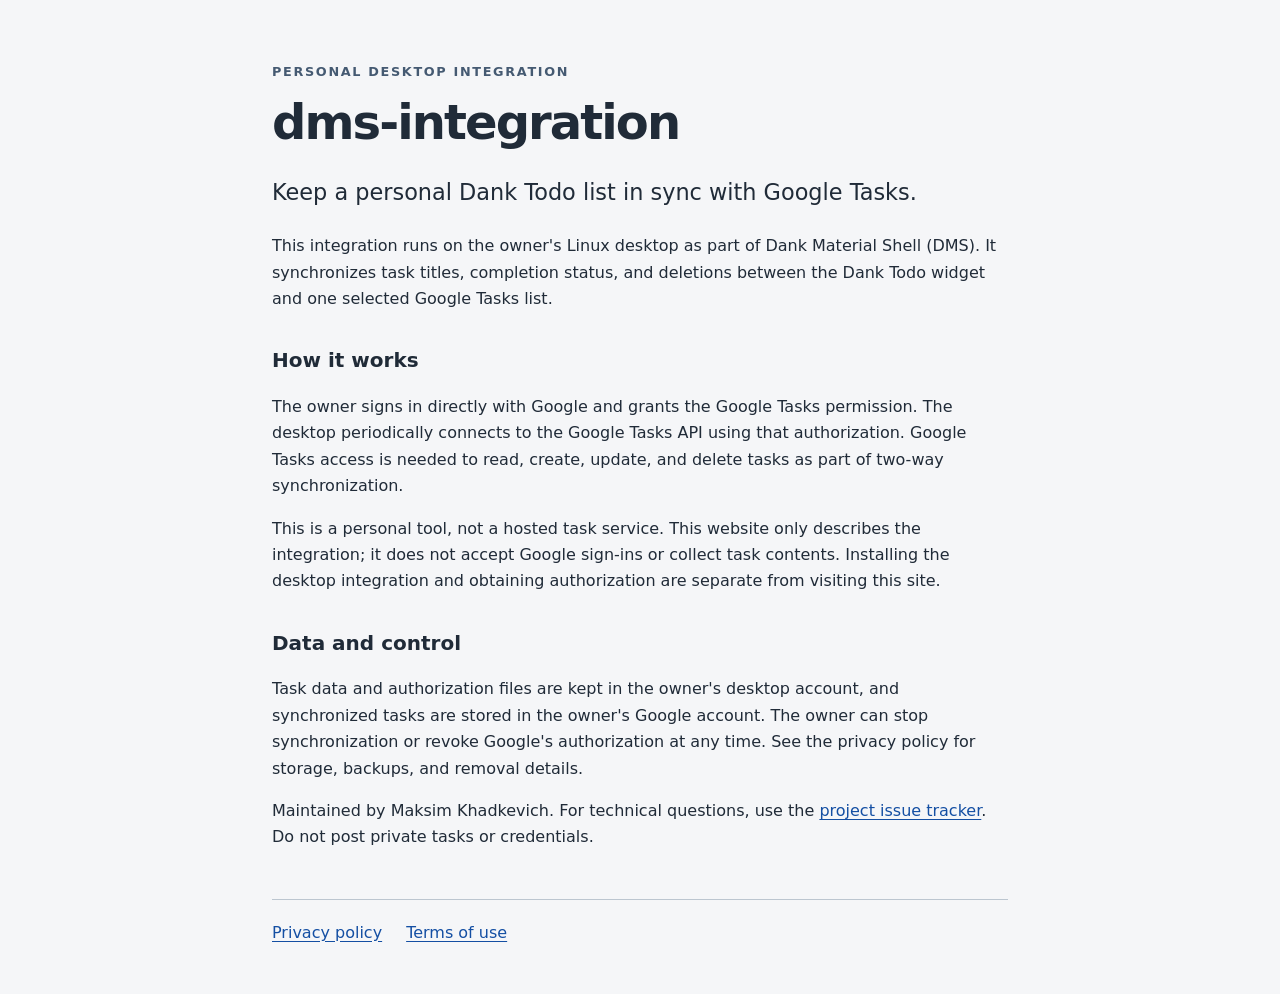
==== docs/index.html @ 2fca0f87 "Publish personal Dank Todo Google Tasks integration and OAuth branding docs" ====
<!doctype html>
<html lang="en">
<head>
  <meta charset="utf-8">
  <meta name="viewport" content="width=device-width, initial-scale=1">
  <meta name="description" content="dms-integration is a personal desktop bridge between Dank Todo and Google Tasks.">
  <title>dms-integration — Personal task sync</title>
  <link rel="stylesheet" href="style.css">
</head>
<body>
  <main>
    <p class="eyebrow">Personal desktop integration</p>
    <h1>dms-integration</h1>
    <p class="intro">Keep a personal Dank Todo list in sync with Google Tasks.</p>
    <p>This integration runs on the owner's Linux desktop as part of Dank Material Shell (DMS). It synchronizes task titles, completion status, and deletions between the Dank Todo widget and one selected Google Tasks list.</p>
    <h2>How it works</h2>
    <p>The owner signs in directly with Google and grants the Google Tasks permission. The desktop periodically connects to the Google Tasks API using that authorization. Google Tasks access is needed to read, create, update, and delete tasks as part of two-way synchronization.</p>
    <p>This is a personal tool, not a hosted task service. This website only describes the integration; it does not accept Google sign-ins or collect task contents. Installing the desktop integration and obtaining authorization are separate from visiting this site.</p>
    <h2>Data and control</h2>
    <p>Task data and authorization files are kept in the owner's desktop account, and synchronized tasks are stored in the owner's Google account. The owner can stop synchronization or revoke Google's authorization at any time. See the privacy policy for storage, backups, and removal details.</p>
    <p>Maintained by Maksim Khadkevich. For technical questions, use the <a href="https://github.com/hutm/dms-integration/issues">project issue tracker</a>. Do not post private tasks or credentials.</p>
    <nav aria-label="Policies">
      <a href="privacy.html">Privacy policy</a>
      <a href="terms.html">Terms of use</a>
    </nav>
  </main>
</body>
</html>
---- docs/style.css ----
:root { color-scheme: light dark; font-family: system-ui, sans-serif; line-height: 1.65; background: #f5f6f8; color: #202b38; }
body { margin: 0; padding: 3rem 1.25rem; }
main { max-width: 46rem; margin: auto; }
h1 { font-size: clamp(2rem, 6vw, 3rem); line-height: 1.15; letter-spacing: -.04em; margin: .4rem 0 1.5rem; }
h2 { font-size: 1.25rem; margin-top: 2rem; }
.eyebrow { color: #455a72; text-transform: uppercase; font-size: .8rem; letter-spacing: .13em; font-weight: 700; }
.intro { font-size: 1.4rem; }
a { color: #144fa3; text-underline-offset: .2em; }
a:focus-visible { outline: 3px solid #3577d4; outline-offset: 4px; }
code { overflow-wrap: anywhere; }
nav { display: flex; flex-wrap: wrap; gap: 1.5rem; border-top: 1px solid #bcc6d0; margin-top: 3rem; padding-top: 1.25rem; }
@media (prefers-color-scheme: dark) {
  :root { background: #161c24; color: #e2e9f2; }
  .eyebrow { color: #a6bbd3; }
  a { color: #9bc4ff; }
  nav { border-color: #455a72; }
}
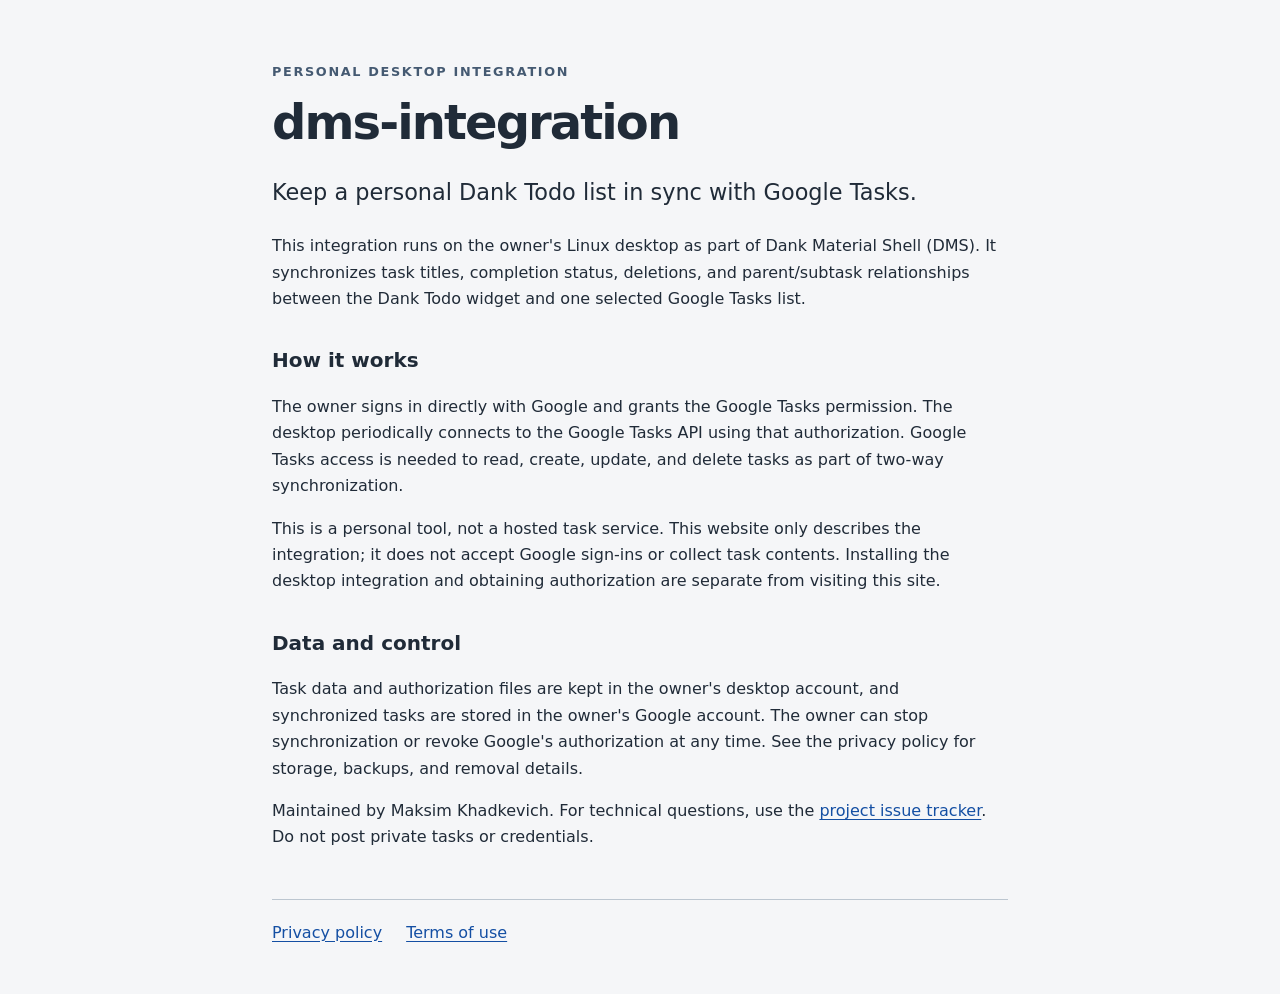
==== commit f32b657d: "Synchronize task hierarchy and keep sync metadata private" ====
--- a/docs/index.html
+++ b/docs/index.html
@@ -12,7 +12,7 @@
     <p class="eyebrow">Personal desktop integration</p>
     <h1>dms-integration</h1>
     <p class="intro">Keep a personal Dank Todo list in sync with Google Tasks.</p>
-    <p>This integration runs on the owner's Linux desktop as part of Dank Material Shell (DMS). It synchronizes task titles, completion status, and deletions between the Dank Todo widget and one selected Google Tasks list.</p>
+    <p>This integration runs on the owner's Linux desktop as part of Dank Material Shell (DMS). It synchronizes task titles, completion status, deletions, and parent/subtask relationships between the Dank Todo widget and one selected Google Tasks list.</p>
     <h2>How it works</h2>
     <p>The owner signs in directly with Google and grants the Google Tasks permission. The desktop periodically connects to the Google Tasks API using that authorization. Google Tasks access is needed to read, create, update, and delete tasks as part of two-way synchronization.</p>
     <p>This is a personal tool, not a hosted task service. This website only describes the integration; it does not accept Google sign-ins or collect task contents. Installing the desktop integration and obtaining authorization are separate from visiting this site.</p>
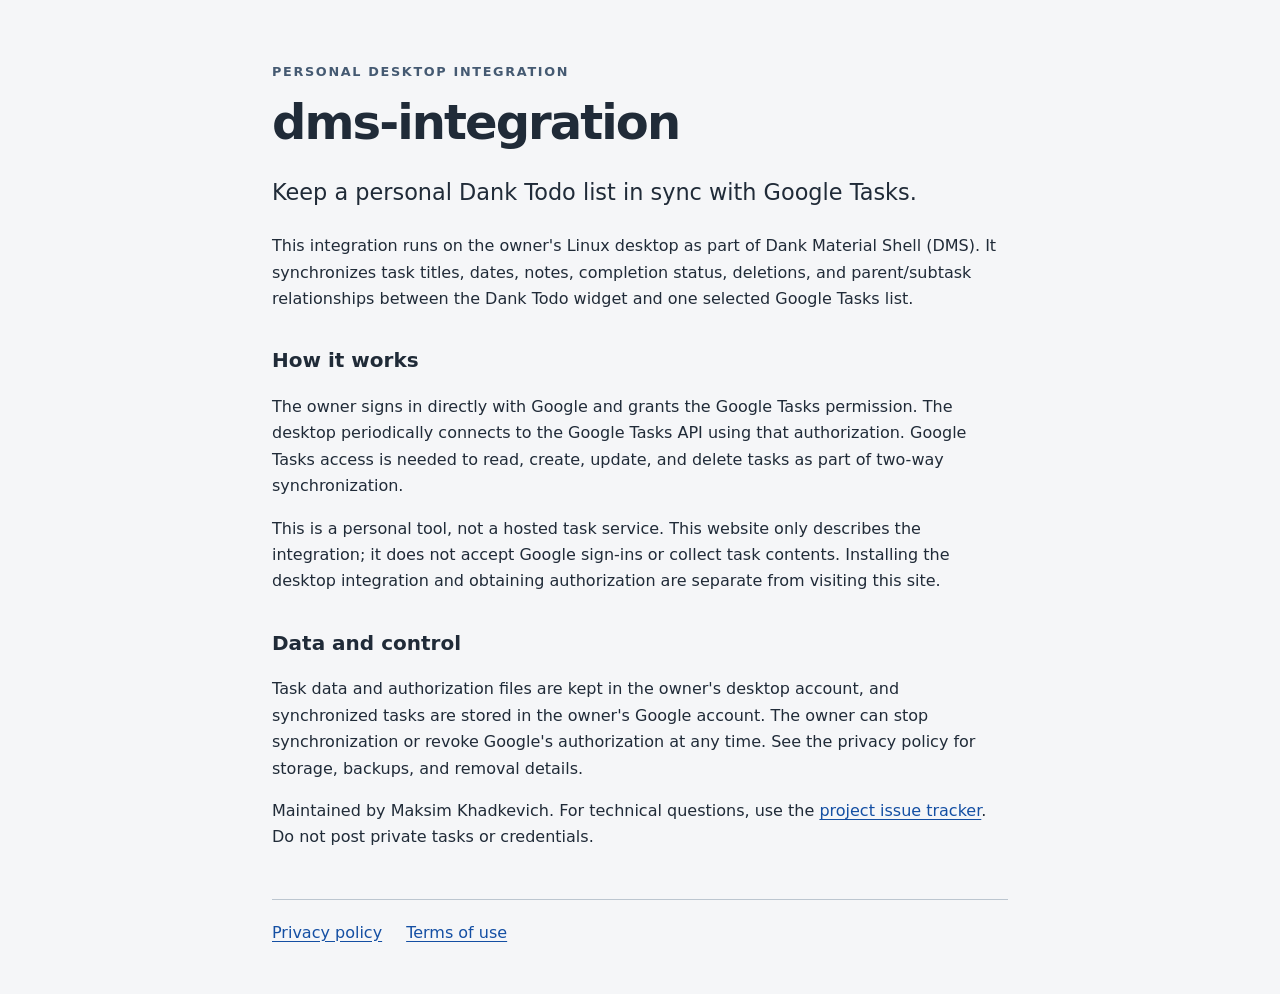
==== commit 1c9db81a: "Add dates and notes to maintained Dank Todo fork" ====
--- a/docs/index.html
+++ b/docs/index.html
@@ -12,7 +12,7 @@
     <p class="eyebrow">Personal desktop integration</p>
     <h1>dms-integration</h1>
     <p class="intro">Keep a personal Dank Todo list in sync with Google Tasks.</p>
-    <p>This integration runs on the owner's Linux desktop as part of Dank Material Shell (DMS). It synchronizes task titles, completion status, deletions, and parent/subtask relationships between the Dank Todo widget and one selected Google Tasks list.</p>
+    <p>This integration runs on the owner's Linux desktop as part of Dank Material Shell (DMS). It synchronizes task titles, dates, notes, completion status, deletions, and parent/subtask relationships between the Dank Todo widget and one selected Google Tasks list.</p>
     <h2>How it works</h2>
     <p>The owner signs in directly with Google and grants the Google Tasks permission. The desktop periodically connects to the Google Tasks API using that authorization. Google Tasks access is needed to read, create, update, and delete tasks as part of two-way synchronization.</p>
     <p>This is a personal tool, not a hosted task service. This website only describes the integration; it does not accept Google sign-ins or collect task contents. Installing the desktop integration and obtaining authorization are separate from visiting this site.</p>
